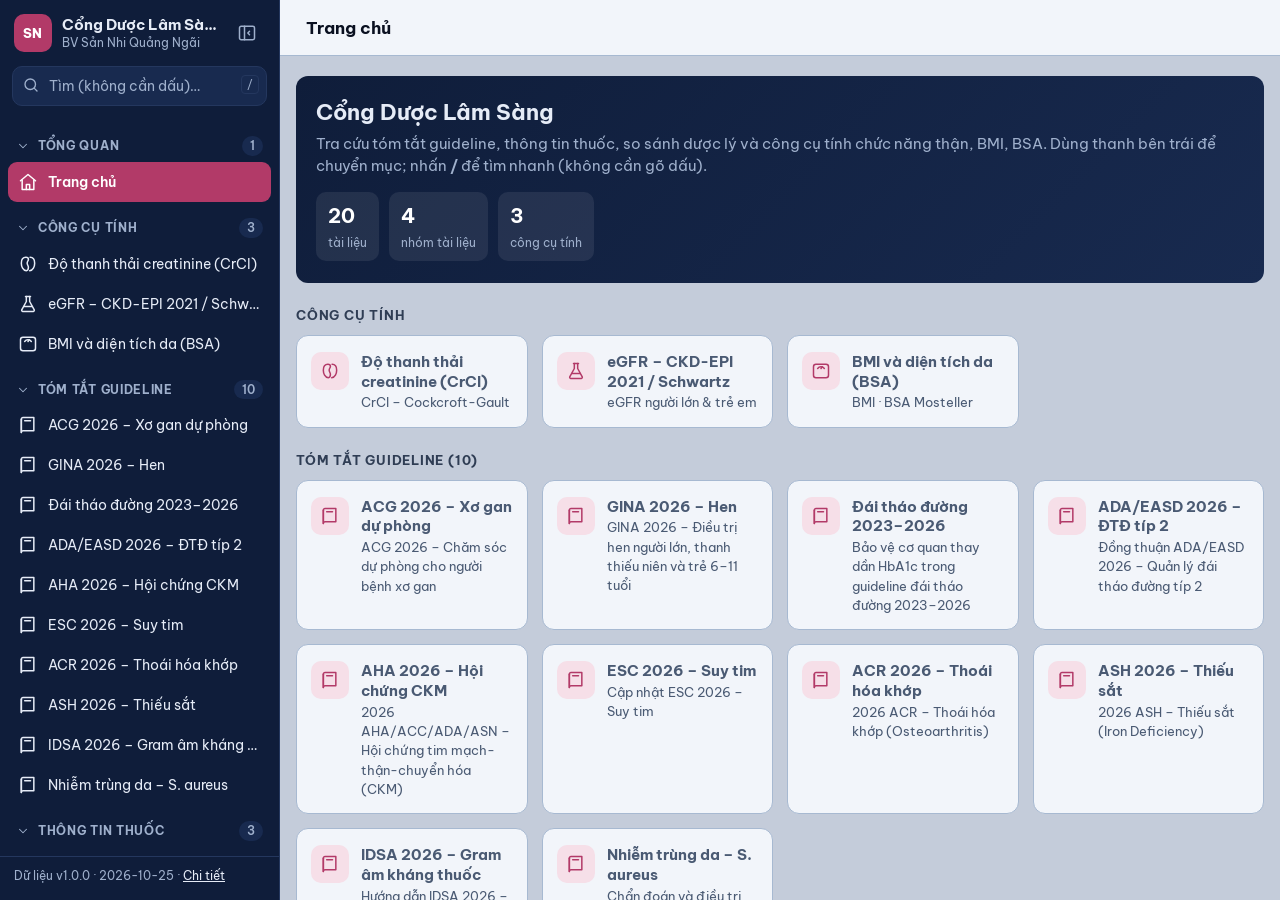
==== index.html @ 66fa5a6d "Add files via upload" ====
<!doctype html>
<html lang="vi" data-unit="san-nhi-qn">
<head>
<meta charset="utf-8">
<meta name="viewport" content="width=device-width, initial-scale=1, viewport-fit=cover">
<title>Cổng Dược Lâm Sàng</title>
<meta name="description" content="Cổng tra cứu tài liệu dược lâm sàng và công cụ tính – Khoa Dược, Bệnh viện Sản Nhi tỉnh Quảng Ngãi">
<meta name="theme-color" content="#0f1d3a">
<link rel="manifest" href="manifest.webmanifest">
<link rel="icon" href="icons/icon.svg" type="image/svg+xml">
<link rel="preconnect" href="https://fonts.googleapis.com">
<link rel="preconnect" href="https://fonts.gstatic.com" crossorigin>
<link rel="stylesheet" href="https://fonts.googleapis.com/css2?family=Be+Vietnam+Pro:wght@400;600;700;800&display=swap">
<link rel="stylesheet" href="css/base.css">
<link rel="stylesheet" href="css/theme-san-nhi-qn.css">
</head>
<body>
<svg width="0" height="0" style="position:absolute" aria-hidden="true">
  <symbol id="i-home" viewBox="0 0 24 24"><path d="M3 10.5 12 3l9 7.5"/><path d="M5 9.5V21h14V9.5"/><path d="M10 21v-6h4v6"/></symbol>
  <symbol id="i-kidney" viewBox="0 0 24 24"><path d="M9.5 4C6 4 4 7 4 11s2 9 6 9c2 0 2.5-2 2.5-4s-1.5-3-1.5-5 1.5-3 1.5-4.5S11.5 4 9.5 4z"/><path d="M14.5 4c3.5 0 5.5 3 5.5 7s-2 9-6 9"/></symbol>
  <symbol id="i-flask" viewBox="0 0 24 24"><path d="M9 3h6"/><path d="M10 3v6L4.5 19a1.5 1.5 0 0 0 1.3 2h12.4a1.5 1.5 0 0 0 1.3-2L14 9V3"/><path d="M7 15h10"/></symbol>
  <symbol id="i-scale" viewBox="0 0 24 24"><rect x="3" y="4" width="18" height="16" rx="3"/><path d="M8 9a5 5 0 0 1 8 0"/><path d="M12 9l1.5-2"/></symbol>
  <symbol id="i-book" viewBox="0 0 24 24"><path d="M4 5a2 2 0 0 1 2-2h13v16H6a2 2 0 0 0-2 2z"/><path d="M4 21V5"/><path d="M8 7h7"/></symbol>
  <symbol id="i-pill" viewBox="0 0 24 24"><rect x="2.5" y="8.5" width="19" height="7" rx="3.5" transform="rotate(-45 12 12)"/><path d="m8.5 8.5 7 7"/></symbol>
  <symbol id="i-compare" viewBox="0 0 24 24"><path d="M12 3v18"/><rect x="3" y="6" width="6" height="12" rx="1.5"/><rect x="15" y="6" width="6" height="12" rx="1.5"/></symbol>
  <symbol id="i-check" viewBox="0 0 24 24"><path d="M9 11l3 3 8-8"/><path d="M20 12v6a3 3 0 0 1-3 3H6a3 3 0 0 1-3-3V7a3 3 0 0 1 3-3h9"/></symbol>
  <symbol id="i-doc" viewBox="0 0 24 24"><path d="M14 3H7a2 2 0 0 0-2 2v14a2 2 0 0 0 2 2h10a2 2 0 0 0 2-2V8z"/><path d="M14 3v5h5"/></symbol>
  <symbol id="i-info" viewBox="0 0 24 24"><circle cx="12" cy="12" r="9"/><path d="M12 11v5"/><path d="M12 8h.01"/></symbol>
  <symbol id="i-alert" viewBox="0 0 24 24"><path d="M12 4 2.5 20h19z"/><path d="M12 10v4"/><path d="M12 17h.01"/></symbol>
  <symbol id="i-search" viewBox="0 0 24 24"><circle cx="11" cy="11" r="7"/><path d="m20 20-3.5-3.5"/></symbol>
  <symbol id="i-menu" viewBox="0 0 24 24"><path d="M4 6h16M4 12h16M4 18h16"/></symbol>
  <symbol id="i-close" viewBox="0 0 24 24"><path d="M6 6l12 12M18 6 6 18"/></symbol>
  <symbol id="i-collapse" viewBox="0 0 24 24"><rect x="3" y="4" width="18" height="16" rx="2"/><path d="M9 4v16"/><path d="m15 10-2 2 2 2"/></symbol>
  <symbol id="i-chev" viewBox="0 0 24 24"><path d="m6 9 6 6 6-6"/></symbol>
  <symbol id="i-external" viewBox="0 0 24 24"><path d="M14 4h6v6"/><path d="M20 4 11 13"/><path d="M19 14v5a1 1 0 0 1-1 1H5a1 1 0 0 1-1-1V6a1 1 0 0 1 1-1h5"/></symbol>
  <symbol id="i-reload" viewBox="0 0 24 24"><path d="M20 11a8 8 0 1 0-2.3 5.7"/><path d="M20 4v7h-7"/></symbol>
</svg>

<a class="skip-link" href="#view">Bỏ qua thanh điều hướng</a>

<div class="app" id="app">
  <aside class="sidebar" id="sidebar" aria-label="Thanh điều hướng">
    <div class="sb-head">
      <div class="sb-logo" aria-hidden="true">SN</div>
      <div class="sb-brand">
        <b>Cổng Dược Lâm Sàng</b>
        <span title="Khoa Dược · Bệnh viện Sản Nhi tỉnh Quảng Ngãi">BV Sản Nhi Quảng Ngãi</span>
      </div>
      <button class="sb-toggle collapse" id="sb-collapse" type="button" aria-label="Thu gọn thanh bên" aria-expanded="true" aria-controls="sidebar">
        <svg class="i"><use href="#i-collapse"/></svg>
      </button>
      <button class="sb-toggle close" id="sb-close" type="button" aria-label="Đóng thanh bên">
        <svg class="i"><use href="#i-close"/></svg>
      </button>
    </div>
    <div class="sb-search" role="search">
      <svg class="i"><use href="#i-search"/></svg>
      <label class="sr-only" for="sb-q">Tìm tài liệu hoặc công cụ</label>
      <input id="sb-q" type="search" placeholder="Tìm (không cần dấu)…" autocomplete="off">
      <kbd aria-hidden="true">/</kbd>
    </div>
    <nav class="sb-nav" id="sb-nav" aria-label="Mục lục"></nav>
    <div class="sb-foot" id="sb-foot">Đang tải dữ liệu…</div>
  </aside>
  <div class="overlay" id="overlay" aria-hidden="true"></div>

  <div class="main">
    <header class="topbar">
      <button class="menu-btn" id="menu-btn" type="button" aria-label="Mở thanh điều hướng" aria-controls="sidebar" aria-expanded="false">
        <svg class="i"><use href="#i-menu"/></svg>
      </button>
      <span class="crumb" id="crumb"></span>
      <h1 id="page-title">Trang chủ</h1>
    </header>
    <main class="view" id="view" tabindex="-1"></main>
  </div>
</div>

<noscript><p style="padding:16px">Ứng dụng cần JavaScript để hoạt động.</p></noscript>

<script src="js/lib/formulas.js"></script>
<script src="js/core.js"></script>
<script src="js/lib/calc-ui.js"></script>
<script src="js/modules/home.js"></script>
<script src="js/modules/doc-viewer.js"></script>
<script src="js/modules/calc-crcl.js"></script>
<script src="js/modules/calc-egfr.js"></script>
<script src="js/modules/calc-body.js"></script>
<script src="js/modules/about.js"></script>
<script>CDSSApp.start();</script>
</body>
</html>
---- css/base.css ----
/* Lõi ClinPharmAI: font, token màu, component. Theme đơn vị chỉ đổi biến trong css/theme-*.css */
:root {
  --font: 'Be Vietnam Pro', system-ui, -apple-system, 'Segoe UI', Roboto, sans-serif;
  --text-body: 14.5px; --text-small: 13px; --text-heading: 16.5px;
  --bg: #c4ccda; --bg2: #b8c2d3; --card: #f2f5fa; --card2: #e4ebf5;
  --line: #a7b9d1; --tx: #0a1020; --mut: #2f3d54; --dim: #4a5a73;
  --blue: #164aa2; --accent: #0a8f9b; --accent-ink: #ffffff; --accent-soft: #d6eef0;
  --val: #fff3c4;
  --positive-bg: #d9ebe1; --positive-ink: #245d43;
  --caution-bg: #f5e8cb; --caution-ink: #75571e;
  --negative-bg: #f1dce1; --negative-ink: #8b394d;
  --neutral-bg: #e3e9f2; --neutral-ink: #3a4d67;
  --side-bg: #0f1d3a; --side-bg2: #182a4f; --side-tx: #e6ecf7; --side-mut: #9fb0cc; --side-line: #24375e;
  --side-w: 280px; --side-w-mini: 68px; --top-h: 56px;
  --radius: 12px; --shadow: 0 1px 2px rgba(10,16,32,.08), 0 4px 16px rgba(10,16,32,.08);
  color-scheme: light;
}

* { box-sizing: border-box; }
html, body { height: 100%; }
body {
  margin: 0; font-family: var(--font); font-size: var(--text-body); line-height: 1.55;
  color: var(--tx); background: var(--bg); -webkit-text-size-adjust: 100%;
}
a { color: var(--blue); }
button, input, select { font: inherit; color: inherit; }
:focus-visible { outline: 3px solid var(--accent); outline-offset: 2px; }
.sr-only { position: absolute; width: 1px; height: 1px; overflow: hidden; clip: rect(0 0 0 0); white-space: nowrap; }
.skip-link { position: absolute; left: 8px; top: -48px; z-index: 100; background: var(--card); padding: 8px 12px; border-radius: 8px; }
.skip-link:focus { top: 8px; }
svg.i { width: 20px; height: 20px; flex: none; fill: none; stroke: currentColor; stroke-width: 1.8; stroke-linecap: round; stroke-linejoin: round; }

/* ---------- Khung ---------- */
.app { display: grid; grid-template-columns: var(--side-w) minmax(0, 1fr); height: 100%; transition: grid-template-columns .2s ease; }
.app.is-mini { grid-template-columns: var(--side-w-mini) minmax(0, 1fr); }

/* ---------- Sidebar ---------- */
.sidebar {
  background: var(--side-bg); color: var(--side-tx); display: flex; flex-direction: column;
  min-height: 0; border-right: 1px solid var(--side-line); z-index: 40;
}
.sb-head { display: flex; align-items: center; gap: 10px; padding: 14px 14px 10px; min-height: var(--top-h); }
.sb-logo { width: 38px; height: 38px; border-radius: 10px; background: var(--accent); color: var(--accent-ink); display: grid; place-items: center; flex: none; font-weight: 800; font-size: 13px; letter-spacing: .02em; }
.sb-brand { min-width: 0; line-height: 1.25; }
.sb-brand b { display: block; font-size: 14.5px; white-space: nowrap; overflow: hidden; text-overflow: ellipsis; }
.sb-brand span { display: block; font-size: 12px; color: var(--side-mut); white-space: nowrap; overflow: hidden; text-overflow: ellipsis; }
.sb-toggle { margin-left: auto; background: none; border: 0; color: var(--side-mut); width: 36px; height: 36px; border-radius: 8px; display: grid; place-items: center; cursor: pointer; flex: none; }
.sb-toggle:hover { background: var(--side-bg2); color: var(--side-tx); }

.sb-search { padding: 4px 12px 10px; position: relative; }
.sb-search input {
  width: 100%; height: 40px; border-radius: 10px; border: 1px solid var(--side-line); background: var(--side-bg2);
  color: var(--side-tx); padding: 0 34px 0 36px; font-size: 14px;
}
.sb-search input::placeholder { color: var(--side-mut); }
.sb-search .i { position: absolute; left: 22px; top: 14px; width: 18px; height: 18px; color: var(--side-mut); pointer-events: none; }
.sb-search kbd { position: absolute; right: 20px; top: 13px; font: 11px/1 var(--font); color: var(--side-mut); border: 1px solid var(--side-line); border-radius: 4px; padding: 3px 5px; }

.sb-nav { flex: 1; overflow-y: auto; padding: 4px 8px 12px; overscroll-behavior: contain; scrollbar-width: thin; scrollbar-color: var(--side-line) transparent; }
.sb-group { margin-top: 6px; }
.sb-group-btn {
  width: 100%; display: flex; align-items: center; gap: 8px; background: none; border: 0; cursor: pointer;
  color: var(--side-mut); font-size: 11.5px; font-weight: 700; letter-spacing: .06em; text-transform: uppercase;
  padding: 10px 8px 6px; text-align: left;
}
.sb-group-btn .count { margin-left: auto; font-weight: 600; letter-spacing: 0; background: var(--side-bg2); border-radius: 999px; padding: 1px 8px; }
.sb-group-btn .chev { width: 14px; height: 14px; transition: transform .15s; }
.sb-group.is-closed .chev { transform: rotate(-90deg); }
.sb-group.is-closed .sb-list { display: none; }
.sb-list { list-style: none; margin: 0; padding: 0; }
.sb-link {
  display: flex; align-items: center; gap: 10px; padding: 8px 10px; border-radius: 9px; color: var(--side-tx);
  text-decoration: none; font-size: 14px; line-height: 1.3; min-height: 40px;
}
.sb-link:hover { background: var(--side-bg2); }
.sb-link[aria-current="page"] { background: var(--accent); color: var(--accent-ink); font-weight: 600; }
.sb-link .label { min-width: 0; overflow: hidden; text-overflow: ellipsis; white-space: nowrap; }
.sb-empty { color: var(--side-mut); font-size: 13px; padding: 12px 10px; }

.sb-foot { border-top: 1px solid var(--side-line); padding: 10px 14px 14px; font-size: 12px; color: var(--side-mut); }
.sb-foot a { color: var(--side-tx); }

/* Chế độ thu gọn (desktop) */
.app.is-mini .sb-brand, .app.is-mini .sb-search, .app.is-mini .sb-group-btn, .app.is-mini .sb-link .label, .app.is-mini .sb-foot { display: none; }
.app.is-mini .sb-head { flex-direction: column; padding: 12px 0 6px; }
.app.is-mini .sb-toggle { margin: 0; }
.app.is-mini .sb-link { justify-content: center; padding: 8px 0; }
.app.is-mini .sb-group { border-top: 1px solid var(--side-line); margin-top: 6px; padding-top: 6px; }
.app.is-mini .sb-group.is-closed .sb-list { display: block; }

/* ---------- Vùng chính ---------- */
.main { display: flex; flex-direction: column; min-width: 0; min-height: 0; }
.topbar {
  height: var(--top-h); display: flex; align-items: center; gap: 10px; padding: 0 16px;
  background: var(--card); border-bottom: 1px solid var(--line); flex: none;
}
.topbar h1 { font-size: var(--text-heading); margin: 0; min-width: 0; white-space: nowrap; overflow: hidden; text-overflow: ellipsis; }
.topbar .crumb { color: var(--dim); font-size: 13px; white-space: nowrap; }
.menu-btn { display: none; background: none; border: 1px solid var(--line); border-radius: 9px; width: 40px; height: 40px; place-items: center; cursor: pointer; flex: none; }
.topbar .actions { margin-left: auto; display: flex; gap: 8px; flex: none; }

.view { flex: 1; overflow-y: auto; min-height: 0; }
.view.is-doc { overflow: hidden; display: flex; flex-direction: column; }
.page { max-width: 1080px; margin: 0 auto; padding: 20px 16px 40px; }

.notice {
  display: flex; gap: 10px; align-items: flex-start; padding: 10px 14px; border-radius: 10px; font-size: var(--text-small);
  background: var(--neutral-bg); color: var(--neutral-ink); border: 1px solid var(--line); margin-bottom: 14px;
}
.notice.caution { background: var(--caution-bg); color: var(--caution-ink); border-color: #e2cf9f; }
.notice.negative { background: var(--negative-bg); color: var(--negative-ink); border-color: #ddb6bf; }
.notice .i { margin-top: 1px; }
.notice p { margin: 0; }

/* ---------- Component ---------- */
.card { background: var(--card); border: 1px solid var(--line); border-radius: var(--radius); box-shadow: var(--shadow); padding: 16px; }
.card h2 { font-size: var(--text-heading); margin: 0 0 12px; }
.card h3 { font-size: 14.5px; margin: 0 0 8px; }
.grid { display: grid; gap: 14px; }
.grid.cols-2 { grid-template-columns: repeat(auto-fit, minmax(300px, 1fr)); }
.grid.cols-3 { grid-template-columns: repeat(auto-fill, minmax(230px, 1fr)); }

.hero { background: linear-gradient(135deg, var(--side-bg), var(--side-bg2)); color: var(--side-tx); border-radius: var(--radius); padding: 22px 20px; margin-bottom: 16px; }
.hero h2 { margin: 0 0 6px; font-size: 22px; line-height: 1.3; }
.hero p { margin: 0; color: var(--side-mut); }
.stats { display: flex; flex-wrap: wrap; gap: 10px; margin-top: 14px; }
.stat { background: rgba(255,255,255,.08); border-radius: 10px; padding: 8px 12px; }
.stat b { font-size: 20px; display: block; color: #fff; }
.stat span { font-size: 12px; color: var(--side-mut); }

.tile { display: flex; gap: 12px; align-items: flex-start; text-decoration: none; color: var(--tx); background: var(--card); border: 1px solid var(--line); border-radius: var(--radius); padding: 14px; transition: border-color .15s, transform .15s; }
.tile:hover { border-color: var(--accent); transform: translateY(-1px); }
.tile .ic { width: 38px; height: 38px; border-radius: 10px; background: var(--accent-soft); color: var(--accent); display: grid; place-items: center; flex: none; }
.tile b { display: block; font-size: 14.5px; line-height: 1.35; }
.tile span { display: block; font-size: 12.5px; color: var(--dim); margin-top: 2px; }
.section-title { font-size: 13px; font-weight: 700; text-transform: uppercase; letter-spacing: .06em; color: var(--mut); margin: 22px 0 10px; }

.chip { display: inline-flex; align-items: center; gap: 4px; font-size: 12px; font-weight: 600; padding: 2px 10px; border-radius: 999px; background: var(--neutral-bg); color: var(--neutral-ink); white-space: nowrap; }
.chip.caution { background: var(--caution-bg); color: var(--caution-ink); }
.chip.positive { background: var(--positive-bg); color: var(--positive-ink); }

.btn {
  display: inline-flex; align-items: center; gap: 6px; height: 38px; padding: 0 14px; border-radius: 9px;
  border: 1px solid var(--line); background: var(--card); color: var(--tx); cursor: pointer; text-decoration: none; font-size: 13.5px; font-weight: 600; white-space: nowrap;
}
.btn:hover { border-color: var(--accent); }
.btn.primary { background: var(--accent); border-color: var(--accent); color: var(--accent-ink); }
.btn .i { width: 18px; height: 18px; }

/* Biểu mẫu */
.form { display: grid; gap: 12px; }
.field label, .field .lbl { display: block; font-weight: 600; font-size: 13.5px; margin-bottom: 4px; }
.field .hint { font-size: 12px; color: var(--dim); margin-top: 3px; }
.inp-row { display: flex; gap: 6px; }
.inp, .sel {
  height: 44px; border: 1px solid var(--line); border-radius: 9px; background: #fff; padding: 0 12px; font-size: 16px; width: 100%; min-width: 0;
}
.sel { width: auto; flex: none; padding-right: 8px; }
.inp:focus, .sel:focus { border-color: var(--accent); outline: none; box-shadow: 0 0 0 3px var(--accent-soft); }
.seg { display: inline-flex; border: 1px solid var(--line); border-radius: 9px; overflow: hidden; background: #fff; }
.seg input { position: absolute; opacity: 0; pointer-events: none; }
.seg label { margin: 0; padding: 0 16px; height: 42px; display: grid; place-items: center; cursor: pointer; font-weight: 600; font-size: 14px; }
.seg input:checked + label { background: var(--accent); color: var(--accent-ink); }
.seg input:focus-visible + label { outline: 3px solid var(--accent); outline-offset: -3px; }
.tabs { display: flex; gap: 6px; margin-bottom: 14px; flex-wrap: wrap; }
.tabs button { border: 1px solid var(--line); background: var(--card); border-radius: 999px; padding: 6px 14px; cursor: pointer; font-weight: 600; font-size: 13.5px; }
.tabs button[aria-selected="true"] { background: var(--accent); border-color: var(--accent); color: var(--accent-ink); }

/* Kết quả */
.result { border-radius: var(--radius); padding: 16px; background: var(--card2); border: 1px solid var(--line); min-height: 120px; }
.result .big { font-size: 34px; font-weight: 800; line-height: 1.1; color: var(--tx); }
.result .big small { font-size: 15px; font-weight: 600; color: var(--mut); margin-left: 6px; }
.result .sub { margin-top: 8px; color: var(--mut); font-size: 13.5px; }
.result .placeholder { color: var(--dim); }
.result ul { margin: 8px 0 0; padding-left: 18px; }
.result .hl { background: var(--val); font-weight: 700; padding: 1px 6px; border-radius: 6px; }
.kv { width: 100%; border-collapse: collapse; font-size: 13.5px; margin-top: 10px; }
.kv th, .kv td { text-align: left; padding: 6px 8px; border-top: 1px solid var(--line); vertical-align: top; }
.kv th { color: var(--mut); font-weight: 600; width: 42%; }
.kv tr.is-hit td, .kv tr.is-hit th { background: var(--val); font-weight: 700; }

.source { font-size: 13px; color: var(--mut); }
.source code { font-family: inherit; background: var(--card2); padding: 6px 8px; border-radius: 8px; display: block; color: var(--tx); white-space: normal; }
.source ol { padding-left: 20px; margin: 8px 0 0; }

/* Trình xem tài liệu */
.doc-bar { display: flex; align-items: center; gap: 8px; padding: 8px 16px; background: var(--card2); border-bottom: 1px solid var(--line); flex-wrap: wrap; flex: none; }
.doc-bar .meta { display: flex; gap: 6px; flex-wrap: wrap; align-items: center; min-width: 0; }
.doc-bar .actions { margin-left: auto; display: flex; gap: 6px; }
.doc-frame-wrap { position: relative; flex: 1; min-height: 0; background: #fff; }
.doc-frame { position: absolute; inset: 0; width: 100%; height: 100%; border: 0; background: #fff; }
.doc-loading { position: absolute; inset: 0; display: grid; place-items: center; color: var(--dim); background: #fff; }

.overlay { display: none; }

/* ---------- Điện thoại / máy tính bảng ---------- */
@media (max-width: 900px) {
  .app, .app.is-mini { grid-template-columns: minmax(0, 1fr); }
  .sidebar {
    position: fixed; inset: 0 auto 0 0; width: min(86vw, 320px); transform: translateX(-100%);
    transition: transform .22s ease; box-shadow: 0 0 40px rgba(0,0,0,.35); visibility: hidden;
  }
  .app.is-open .sidebar { transform: none; visibility: visible; }
  .app.is-open .overlay { display: block; position: fixed; inset: 0; background: rgba(10,16,32,.5); z-index: 30; }
  .menu-btn { display: grid; }
  .sb-toggle.collapse { display: none; }
  /* Chế độ thu gọn không áp dụng trên điện thoại */
  .app.is-mini .sb-brand, .app.is-mini .sb-search, .app.is-mini .sb-group-btn, .app.is-mini .sb-foot { display: block; }
  .app.is-mini .sb-link .label { display: inline; }
  .app.is-mini .sb-head { flex-direction: row; padding: 14px 14px 10px; }
  .app.is-mini .sb-link { justify-content: flex-start; padding: 8px 10px; }
  .app.is-mini .sb-group.is-closed .sb-list { display: none; }
  .sb-search kbd { display: none; }
  .topbar .crumb { display: none; }
  .btn .txt { display: none; }
  .btn { padding: 0 10px; }
}
@media (min-width: 901px) {
  .sb-toggle.close { display: none; }
}
@media (prefers-reduced-motion: reduce) {
  * { transition: none !important; }
}
@media print {
  .sidebar, .topbar, .doc-bar { display: none !important; }
  .app { display: block; }
}
---- css/theme-san-nhi-qn.css ----
/* Theme đơn vị: Bệnh viện Sản Nhi tỉnh Quảng Ngãi. Chỉ đổi màu nhấn; tên và logo đặt trong index.html */
:root[data-unit="san-nhi-qn"] {
  --accent: #b23a68;
  --accent-ink: #ffffff;
  --accent-soft: #f6dfe8;
}
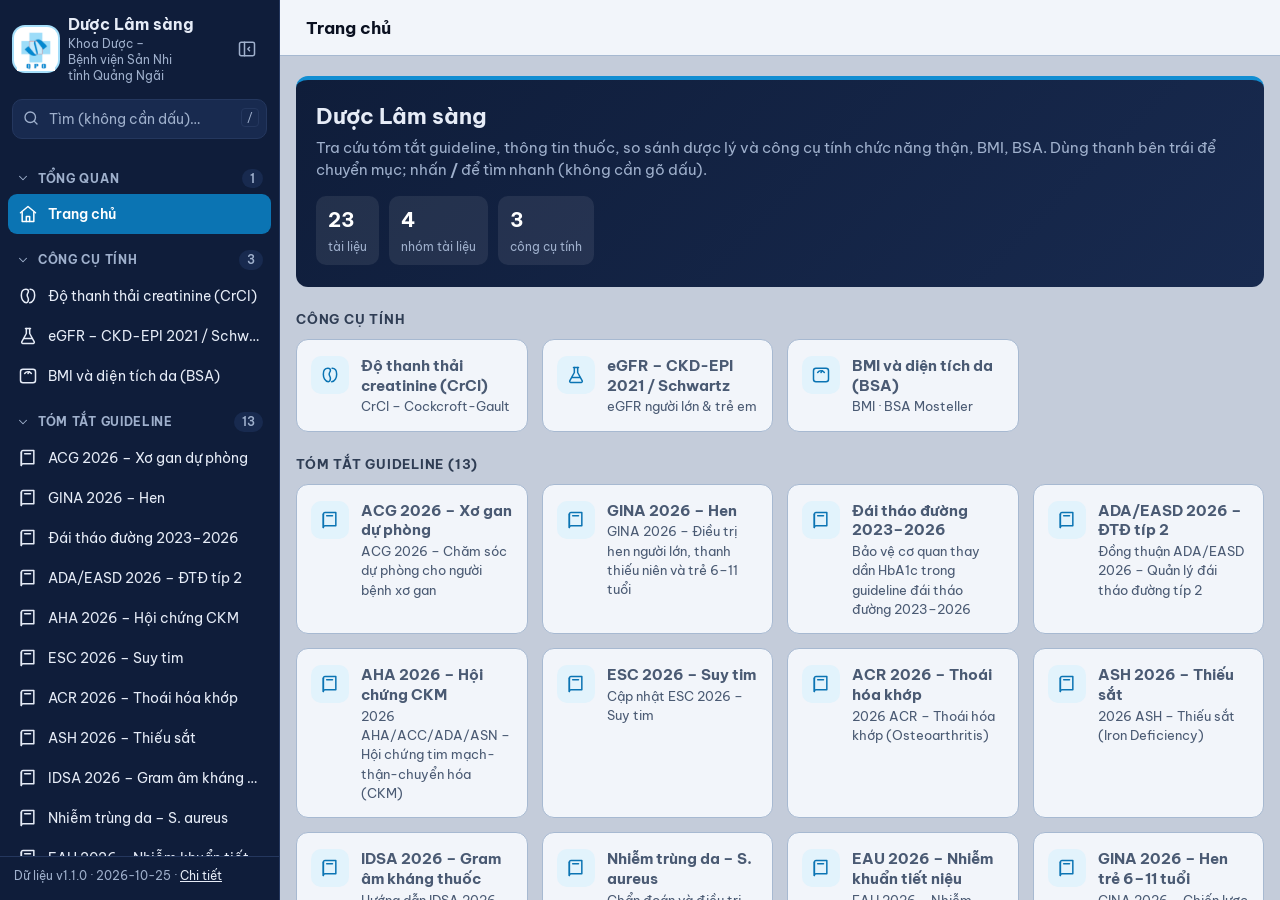
==== commit 200865a2: "Đổi nhận diện: logo BV Sản Nhi Quảng Ngãi, tên Dược Lâm sàng, màu xanh theo logo - Thanh bên: logo Q" ====
--- a/index.html
+++ b/index.html
@@ -3,11 +3,12 @@
 <head>
 <meta charset="utf-8">
 <meta name="viewport" content="width=device-width, initial-scale=1, viewport-fit=cover">
-<title>Cổng Dược Lâm Sàng</title>
-<meta name="description" content="Cổng tra cứu tài liệu dược lâm sàng và công cụ tính – Khoa Dược, Bệnh viện Sản Nhi tỉnh Quảng Ngãi">
+<title>Dược Lâm sàng</title>
+<meta name="description" content="Dược Lâm sàng – tra cứu tài liệu và công cụ tính. Khoa Dược – Bệnh viện Sản Nhi tỉnh Quảng Ngãi">
 <meta name="theme-color" content="#0f1d3a">
 <link rel="manifest" href="manifest.webmanifest">
-<link rel="icon" href="icons/icon.svg" type="image/svg+xml">
+<link rel="icon" href="icons/logo-qpo-192.png" type="image/png">
+<link rel="apple-touch-icon" href="icons/logo-qpo-192.png">
 <link rel="preconnect" href="https://fonts.googleapis.com">
 <link rel="preconnect" href="https://fonts.gstatic.com" crossorigin>
 <link rel="stylesheet" href="https://fonts.googleapis.com/css2?family=Be+Vietnam+Pro:wght@400;600;700;800&display=swap">
@@ -41,10 +42,10 @@
 <div class="app" id="app">
   <aside class="sidebar" id="sidebar" aria-label="Thanh điều hướng">
     <div class="sb-head">
-      <div class="sb-logo" aria-hidden="true">SN</div>
+      <a class="sb-logo" href="#/" title="Trang chủ"><img src="icons/logo-qpo.png" width="196" height="208" alt="Logo Bệnh viện Sản Nhi tỉnh Quảng Ngãi"></a>
       <div class="sb-brand">
-        <b>Cổng Dược Lâm Sàng</b>
-        <span title="Khoa Dược · Bệnh viện Sản Nhi tỉnh Quảng Ngãi">BV Sản Nhi Quảng Ngãi</span>
+        <b>Dược Lâm sàng</b>
+        <span><span class="nowrap">Khoa Dược –</span> <span class="hosp">Bệnh viện Sản Nhi tỉnh Quảng Ngãi</span></span>
       </div>
       <button class="sb-toggle collapse" id="sb-collapse" type="button" aria-label="Thu gọn thanh bên" aria-expanded="true" aria-controls="sidebar">
         <svg class="i"><use href="#i-collapse"/></svg>
--- a/css/base.css
+++ b/css/base.css
@@ -5,6 +5,7 @@
   --bg: #c4ccda; --bg2: #b8c2d3; --card: #f2f5fa; --card2: #e4ebf5;
   --line: #a7b9d1; --tx: #0a1020; --mut: #2f3d54; --dim: #4a5a73;
   --blue: #164aa2; --accent: #0a8f9b; --accent-ink: #ffffff; --accent-soft: #d6eef0;
+  --brand: var(--accent); --brand-light: var(--accent-soft);
   --val: #fff3c4;
   --positive-bg: #d9ebe1; --positive-ink: #245d43;
   --caution-bg: #f5e8cb; --caution-ink: #75571e;
@@ -40,10 +41,13 @@
   min-height: 0; border-right: 1px solid var(--side-line); z-index: 40;
 }
 .sb-head { display: flex; align-items: center; gap: 10px; padding: 14px 14px 10px; min-height: var(--top-h); }
-.sb-logo { width: 38px; height: 38px; border-radius: 10px; background: var(--accent); color: var(--accent-ink); display: grid; place-items: center; flex: none; font-weight: 800; font-size: 13px; letter-spacing: .02em; }
+.sb-logo { width: 44px; height: 44px; border-radius: 11px; background: #fff; display: grid; place-items: center; flex: none; padding: 3px; box-shadow: 0 0 0 2px var(--brand-light); }
+.sb-logo img { width: 100%; height: 100%; object-fit: contain; display: block; }
 .sb-brand { min-width: 0; line-height: 1.25; }
-.sb-brand b { display: block; font-size: 14.5px; white-space: nowrap; overflow: hidden; text-overflow: ellipsis; }
-.sb-brand span { display: block; font-size: 12px; color: var(--side-mut); white-space: nowrap; overflow: hidden; text-overflow: ellipsis; }
+.sb-brand b { display: block; font-size: 16px; white-space: nowrap; overflow: hidden; text-overflow: ellipsis; }
+.sb-brand > span { display: block; font-size: 12px; line-height: 1.35; color: var(--side-mut); margin-top: 2px; }
+.sb-brand .nowrap, .sb-brand .hosp { display: block; }
+.sb-brand .hosp { text-wrap: balance; }
 .sb-toggle { margin-left: auto; background: none; border: 0; color: var(--side-mut); width: 36px; height: 36px; border-radius: 8px; display: grid; place-items: center; cursor: pointer; flex: none; }
 .sb-toggle:hover { background: var(--side-bg2); color: var(--side-tx); }
 
@@ -120,7 +124,7 @@
 .grid.cols-2 { grid-template-columns: repeat(auto-fit, minmax(300px, 1fr)); }
 .grid.cols-3 { grid-template-columns: repeat(auto-fill, minmax(230px, 1fr)); }
 
-.hero { background: linear-gradient(135deg, var(--side-bg), var(--side-bg2)); color: var(--side-tx); border-radius: var(--radius); padding: 22px 20px; margin-bottom: 16px; }
+.hero { background: linear-gradient(135deg, var(--side-bg), var(--side-bg2)); color: var(--side-tx); border-radius: var(--radius); padding: 22px 20px; margin-bottom: 16px; border-top: 4px solid var(--brand); }
 .hero h2 { margin: 0 0 6px; font-size: 22px; line-height: 1.3; }
 .hero p { margin: 0; color: var(--side-mut); }
 .stats { display: flex; flex-wrap: wrap; gap: 10px; margin-top: 14px; }
--- a/css/theme-san-nhi-qn.css
+++ b/css/theme-san-nhi-qn.css
@@ -1,6 +1,10 @@
-/* Theme đơn vị: Bệnh viện Sản Nhi tỉnh Quảng Ngãi. Chỉ đổi màu nhấn; tên và logo đặt trong index.html */
+/* Theme đơn vị: Bệnh viện Sản Nhi tỉnh Quảng Ngãi. Màu lấy từ logo QPO; tên và logo đặt trong index.html.
+ * --brand #128ed2 và --brand-light #a5def9 đo trực tiếp trên logo (chữ S/QPO và chữ thập).
+ * --accent đậm hơn --brand để chữ trắng đạt tương phản 5,04:1 (WCAG AA); #128ed2 chỉ đạt 3,6:1. */
 :root[data-unit="san-nhi-qn"] {
-  --accent: #b23a68;
+  --brand: #128ed2;
+  --brand-light: #a5def9;
+  --accent: #0b74b3;
   --accent-ink: #ffffff;
-  --accent-soft: #f6dfe8;
+  --accent-soft: #e2f3fc;
 }
